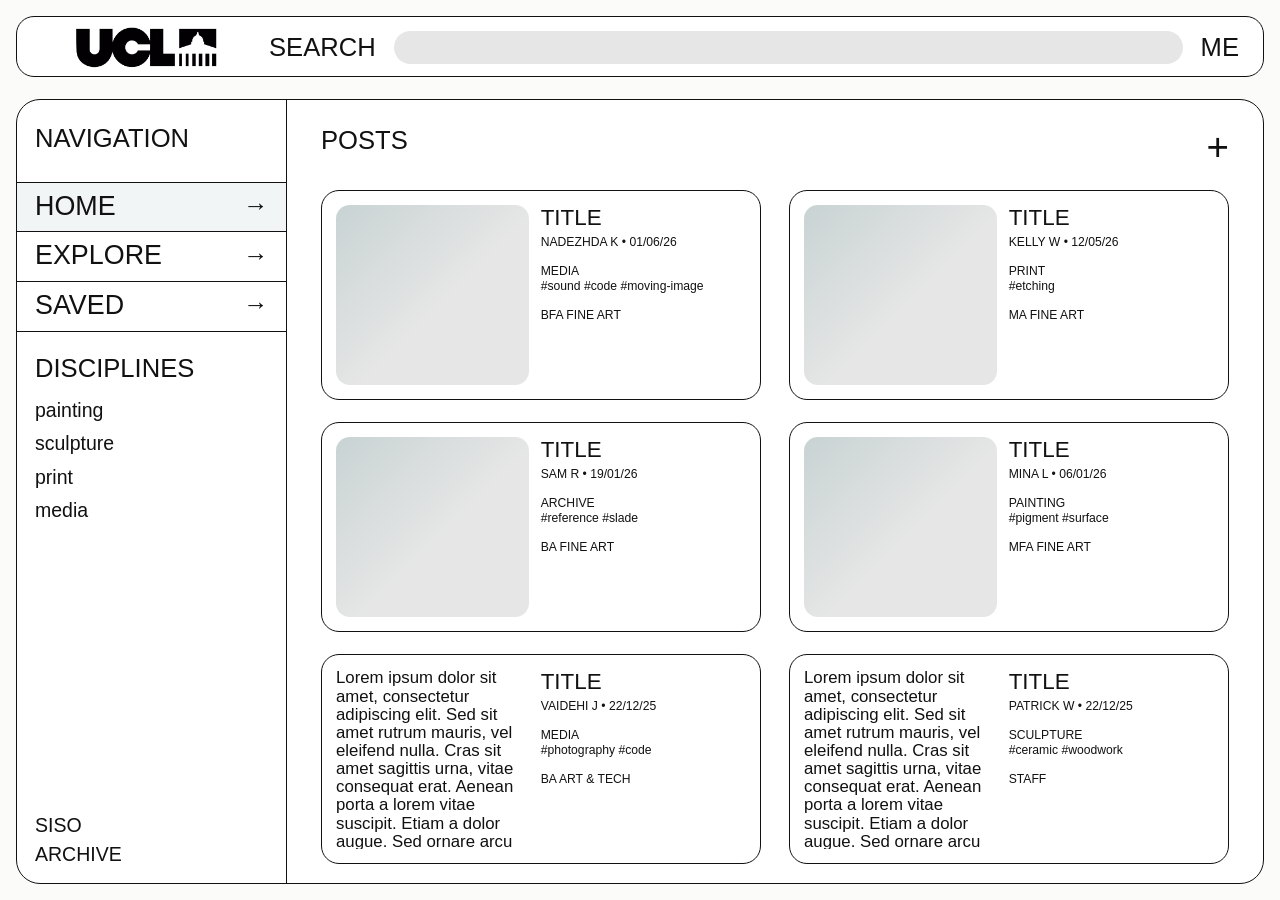
==== index.html @ beb3b742 "Add files via upload" ====
<!DOCTYPE html><!--YshVOoJDO_0QNP0c4cJqL--><html lang="en"><head><meta charSet="utf-8"/><meta name="viewport" content="width=device-width, initial-scale=1"/><link rel="preload" as="image" href="/assets/ucl-logo.png"/><link rel="stylesheet" href="/_next/static/css/f9ffa0e6f0984810.css" data-precedence="next"/><link rel="preload" as="script" fetchPriority="low" href="/_next/static/chunks/webpack-4a462cecab786e93.js"/><script src="/_next/static/chunks/4bd1b696-c023c6e3521b1417.js" async=""></script><script src="/_next/static/chunks/255-eb4aecc3ff015961.js" async=""></script><script src="/_next/static/chunks/main-app-4a5160eb8bad2b10.js" async=""></script><script src="/_next/static/chunks/app/page-d583b7335f75fd04.js" async=""></script><title>slade:know</title><meta name="description" content="Interactive knowledge base prototype for slade:know"/><script src="/_next/static/chunks/polyfills-42372ed130431b0a.js" noModule=""></script></head><body><div hidden=""><!--$--><!--/$--></div><main class="page" aria-label="slade:know prototype"><header class="topbar"><div class="brand"><img src="/assets/ucl-logo.png" alt="UCL"/></div><label class="search-wrap"><span class="search-label">Search</span><input class="search-input" type="search" aria-label="Search posts"/></label><button class="profile-link" type="button">Me</button></header><section class="shell"><aside class="sidebar" aria-label="Navigation"><h1 class="sidebar-title">Navigation</h1><nav><ul class="nav-list"><li><button class="nav-item" type="button" data-view="home" aria-current="page"><span>Home</span><span class="nav-arrow" aria-hidden="true">→</span></button></li><li><button class="nav-item" type="button" data-view="explore"><span>Explore</span><span class="nav-arrow" aria-hidden="true">→</span></button></li><li><button class="nav-item" type="button" data-view="saved"><span>Saved</span><span class="nav-arrow" aria-hidden="true">→</span></button></li></ul></nav><section class="disciplines" aria-label="Disciplines"><h2>Disciplines</h2><ul class="discipline-list"><li><button class="discipline-button" type="button">painting</button></li><li><button class="discipline-button" type="button">sculpture</button></li><li><button class="discipline-button" type="button">print</button></li><li><button class="discipline-button" type="button">media</button></li></ul></section><div class="sidebar-links"><a href="https://slademedia.siso.co/" target="_blank" rel="noopener noreferrer">SISO</a><button class="sidebar-link-button" type="button" data-view="archive">Archive</button></div></aside><div class="feed-host"><section class="feed" aria-label="Posts"><div class="feed-scroll"><div class="feed-title-row"><h2 class="feed-title">Posts</h2><button class="create-post-button" type="button" aria-label="Create new post">+</button></div><div class="post-grid "><button class="post-card " type="button"><span class="thumb" aria-hidden="true"></span><span class="card-meta"><span><span class="card-title">Title</span><span class="byline">Nadezhda K<!-- --> • <!-- -->01/06/26</span></span><span><span class="category">Media</span><span class="tags">#sound #code #moving-image</span></span><span class="location">BFA Fine Art</span></span></button><button class="post-card " type="button"><span class="thumb" aria-hidden="true"></span><span class="card-meta"><span><span class="card-title">Title</span><span class="byline">Kelly W<!-- --> • <!-- -->12/05/26</span></span><span><span class="category">Print</span><span class="tags">#etching</span></span><span class="location">MA Fine Art</span></span></button><button class="post-card " type="button"><span class="thumb" aria-hidden="true"></span><span class="card-meta"><span><span class="card-title">Title</span><span class="byline">Sam R<!-- --> • <!-- -->19/01/26</span></span><span><span class="category">Archive</span><span class="tags">#reference #slade</span></span><span class="location">BA Fine Art</span></span></button><button class="post-card " type="button"><span class="thumb" aria-hidden="true"></span><span class="card-meta"><span><span class="card-title">Title</span><span class="byline">Mina L<!-- --> • <!-- -->06/01/26</span></span><span><span class="category">Painting</span><span class="tags">#pigment #surface</span></span><span class="location">MFA Fine Art</span></span></button><button class="post-card text-first" type="button"><span class="excerpt">Lorem ipsum dolor sit amet, consectetur adipiscing elit. Sed sit amet rutrum mauris, vel eleifend nulla. Cras sit amet sagittis urna, vitae consequat erat. Aenean porta a lorem vitae suscipit. Etiam a dolor augue. Sed ornare arcu ut porta ultrices.<!-- --> <span class="read-more">... read more</span></span><span class="card-meta"><span><span class="card-title">Title</span><span class="byline">Vaidehi J<!-- --> • <!-- -->22/12/25</span></span><span><span class="category">Media</span><span class="tags">#photography #code</span></span><span class="location">BA Art &amp; Tech</span></span></button><button class="post-card text-first" type="button"><span class="excerpt">Lorem ipsum dolor sit amet, consectetur adipiscing elit. Sed sit amet rutrum mauris, vel eleifend nulla. Cras sit amet sagittis urna, vitae consequat erat. Aenean porta a lorem vitae suscipit. Etiam a dolor augue. Sed ornare arcu ut porta ultrices.<!-- --> <span class="read-more">... read more</span></span><span class="card-meta"><span><span class="card-title">Title</span><span class="byline">Patrick W<!-- --> • <!-- -->22/12/25</span></span><span><span class="category">Sculpture</span><span class="tags">#ceramic #woodwork</span></span><span class="location">Staff</span></span></button></div></div></section></div></section></main><!--$--><!--/$--><script src="/_next/static/chunks/webpack-4a462cecab786e93.js" id="_R_" async=""></script><script>(self.__next_f=self.__next_f||[]).push([0])</script><script>self.__next_f.push([1,"1:\"$Sreact.fragment\"\n2:I[9766,[],\"\"]\n3:I[8924,[],\"\"]\n4:I[1959,[],\"ClientPageRoot\"]\n5:I[240,[\"974\",\"static/chunks/app/page-d583b7335f75fd04.js\"],\"default\"]\n8:I[4431,[],\"OutletBoundary\"]\na:I[5278,[],\"AsyncMetadataOutlet\"]\nc:I[4431,[],\"ViewportBoundary\"]\ne:I[4431,[],\"MetadataBoundary\"]\nf:\"$Sreact.suspense\"\n11:I[7150,[],\"\"]\n:HL[\"/_next/static/css/f9ffa0e6f0984810.css\",\"style\"]\n"])</script><script>self.__next_f.push([1,"0:{\"P\":null,\"b\":\"YshVOoJDO_0QNP0c4cJqL\",\"p\":\"\",\"c\":[\"\",\"\"],\"i\":false,\"f\":[[[\"\",{\"children\":[\"__PAGE__\",{}]},\"$undefined\",\"$undefined\",true],[\"\",[\"$\",\"$1\",\"c\",{\"children\":[[[\"$\",\"link\",\"0\",{\"rel\":\"stylesheet\",\"href\":\"/_next/static/css/f9ffa0e6f0984810.css\",\"precedence\":\"next\",\"crossOrigin\":\"$undefined\",\"nonce\":\"$undefined\"}]],[\"$\",\"html\",null,{\"lang\":\"en\",\"children\":[\"$\",\"body\",null,{\"children\":[\"$\",\"$L2\",null,{\"parallelRouterKey\":\"children\",\"error\":\"$undefined\",\"errorStyles\":\"$undefined\",\"errorScripts\":\"$undefined\",\"template\":[\"$\",\"$L3\",null,{}],\"templateStyles\":\"$undefined\",\"templateScripts\":\"$undefined\",\"notFound\":[[[\"$\",\"title\",null,{\"children\":\"404: This page could not be found.\"}],[\"$\",\"div\",null,{\"style\":{\"fontFamily\":\"system-ui,\\\"Segoe UI\\\",Roboto,Helvetica,Arial,sans-serif,\\\"Apple Color Emoji\\\",\\\"Segoe UI Emoji\\\"\",\"height\":\"100vh\",\"textAlign\":\"center\",\"display\":\"flex\",\"flexDirection\":\"column\",\"alignItems\":\"center\",\"justifyContent\":\"center\"},\"children\":[\"$\",\"div\",null,{\"children\":[[\"$\",\"style\",null,{\"dangerouslySetInnerHTML\":{\"__html\":\"body{color:#000;background:#fff;margin:0}.next-error-h1{border-right:1px solid rgba(0,0,0,.3)}@media (prefers-color-scheme:dark){body{color:#fff;background:#000}.next-error-h1{border-right:1px solid rgba(255,255,255,.3)}}\"}}],[\"$\",\"h1\",null,{\"className\":\"next-error-h1\",\"style\":{\"display\":\"inline-block\",\"margin\":\"0 20px 0 0\",\"padding\":\"0 23px 0 0\",\"fontSize\":24,\"fontWeight\":500,\"verticalAlign\":\"top\",\"lineHeight\":\"49px\"},\"children\":404}],[\"$\",\"div\",null,{\"style\":{\"display\":\"inline-block\"},\"children\":[\"$\",\"h2\",null,{\"style\":{\"fontSize\":14,\"fontWeight\":400,\"lineHeight\":\"49px\",\"margin\":0},\"children\":\"This page could not be found.\"}]}]]}]}]],[]],\"forbidden\":\"$undefined\",\"unauthorized\":\"$undefined\"}]}]}]]}],{\"children\":[\"__PAGE__\",[\"$\",\"$1\",\"c\",{\"children\":[[\"$\",\"$L4\",null,{\"Component\":\"$5\",\"searchParams\":{},\"params\":{},\"promises\":[\"$@6\",\"$@7\"]}],null,[\"$\",\"$L8\",null,{\"children\":[\"$L9\",[\"$\",\"$La\",null,{\"promise\":\"$@b\"}]]}]]}],{},null,false]},null,false],[\"$\",\"$1\",\"h\",{\"children\":[null,[[\"$\",\"$Lc\",null,{\"children\":\"$Ld\"}],null],[\"$\",\"$Le\",null,{\"children\":[\"$\",\"div\",null,{\"hidden\":true,\"children\":[\"$\",\"$f\",null,{\"fallback\":null,\"children\":\"$L10\"}]}]}]]}],false]],\"m\":\"$undefined\",\"G\":[\"$11\",[]],\"s\":false,\"S\":true}\n"])</script><script>self.__next_f.push([1,"6:{}\n7:\"$0:f:0:1:2:children:1:props:children:0:props:params\"\n"])</script><script>self.__next_f.push([1,"d:[[\"$\",\"meta\",\"0\",{\"charSet\":\"utf-8\"}],[\"$\",\"meta\",\"1\",{\"name\":\"viewport\",\"content\":\"width=device-width, initial-scale=1\"}]]\n9:null\n"])</script><script>self.__next_f.push([1,"b:{\"metadata\":[[\"$\",\"title\",\"0\",{\"children\":\"slade:know\"}],[\"$\",\"meta\",\"1\",{\"name\":\"description\",\"content\":\"Interactive knowledge base prototype for slade:know\"}]],\"error\":null,\"digest\":\"$undefined\"}\n"])</script><script>self.__next_f.push([1,"10:\"$b:metadata\"\n"])</script></body></html>
---- _next/static/css/f9ffa0e6f0984810.css ----
:root{--ink:#111;--paper:#fbfbfa;--panel:#ffffff;--soft:#e6e6e6;--accent:#2f6f73;--line:1.5px solid var(--ink);--page-max:1320px}*{box-sizing:border-box}html{font-family:Arial,Helvetica Neue,Helvetica,sans-serif;color:var(--ink);background:var(--paper)}body,html{height:100%;overflow:hidden}body{margin:0;min-height:100vh}button,input{font:inherit}button{color:inherit}.page{display:flex;width:min(var(--page-max),calc(100vw - 32px));height:calc(100dvh - 32px);min-height:0;flex-direction:column;margin:16px auto}.topbar{display:grid;grid-template-columns:210px minmax(160px,1fr) auto;grid-gap:18px;gap:18px;border:var(--line);border-radius:18px;height:61px;padding:10px 24px;background:var(--panel)}.brand,.topbar{align-items:center}.brand{display:flex;justify-content:center;width:100%}.brand img{display:block;width:188px;max-width:100%;max-height:41px;height:auto;object-fit:contain;object-position:center}.search-wrap{display:grid;grid-template-columns:auto 1fr;align-items:center;grid-gap:18px;gap:18px}.profile-link,.search-label{font-size:clamp(1.25rem,2vw,1.72rem);line-height:1;text-transform:uppercase}.search-input{width:100%;min-width:0;border:0;border-radius:999px;background:var(--soft);padding:8px 18px;font-size:.95rem;outline:none}.search-input:focus{box-shadow:0 0 0 2px var(--accent)}.profile-link{border:0;background:transparent;cursor:pointer;padding:0}.shell{display:grid;grid-template-columns:270px minmax(0,1fr);min-height:0;flex:1 1;margin-top:22px;border:var(--line);border-radius:24px;overflow:hidden;background:var(--panel)}.sidebar{display:flex;flex-direction:column;border-right:var(--line)}.feed-title,.sidebar-title{margin:0;font-size:clamp(1.4rem,2vw,1.72rem);line-height:1;font-weight:400;text-transform:uppercase}.sidebar-title{padding:26px 18px 30px;border-bottom:var(--line)}.discipline-list,.nav-list{list-style:none;margin:0;padding:0}.nav-item{display:grid;grid-template-columns:1fr auto;align-items:center;width:100%;border:0;border-bottom:var(--line);background:transparent;padding:10px 18px 12px;font-size:clamp(1.32rem,2.1vw,1.78rem);line-height:1;text-align:left;text-transform:uppercase;cursor:pointer}.nav-item:hover,.nav-item[aria-current=page]{background:#f1f5f5}.nav-arrow{font-size:1.55rem;line-height:1}.disciplines{padding:24px 18px}.disciplines h2{margin:0 0 18px;font-size:clamp(1.4rem,2vw,1.72rem);line-height:1;font-weight:400;text-transform:uppercase}.discipline-list{display:grid;grid-gap:12px;gap:12px}.discipline-button{border:0;background:transparent;padding:0;font-size:clamp(1rem,1.55vw,1.22rem);line-height:1.1;text-align:left;cursor:pointer}.discipline-button:hover,.discipline-button[aria-current=page]{color:var(--accent)}.sidebar-links{display:grid;grid-gap:10px;gap:10px;margin-top:auto;padding:24px 18px 18px}.sidebar-link-button,.sidebar-links a{color:var(--ink);font-size:clamp(1rem,1.55vw,1.22rem);line-height:1;text-decoration:none;text-transform:uppercase}.sidebar-link-button{border:0;background:transparent;padding:0;text-align:left;cursor:pointer}.sidebar-link-button:hover,.sidebar-link-button[aria-current=page],.sidebar-links a:hover{color:var(--accent)}.feed,.feed-host{min-height:0;overflow:hidden}.feed{height:100%;padding:0}.feed-title-row{display:grid;grid-template-columns:minmax(0,1fr) auto;align-items:start;margin-bottom:24px}.create-post-button{border:0;background:transparent;cursor:pointer;padding:0;font-size:clamp(2.1rem,3vw,2.58rem);line-height:1}.create-post-button:focus-visible,.create-post-button:hover{color:var(--accent);outline:none}.feed-scroll{height:100%;overflow-y:auto;overscroll-behavior:contain;padding:28px 34px 34px;position:relative;scrollbar-width:none}.feed-scroll::-webkit-scrollbar{display:none}.post-grid{display:grid;grid-template-columns:repeat(2,minmax(260px,1fr));align-content:start;align-items:start;grid-gap:22px 28px;gap:22px 28px}.post-grid.is-cleared{display:none}.explore-list{display:none;grid-template-columns:repeat(4,minmax(120px,1fr));gap:18px}.explore-list.is-visible{display:grid}.explore-item{min-height:0;padding:0}.explore-discipline{margin:0;list-style:none;font-size:clamp(1.15rem,1.7vw,1.45rem);font-weight:400;line-height:1;cursor:pointer;text-align:left;text-transform:uppercase}.explore-discipline::-webkit-details-marker{display:none}.explore-discipline:after{content:"+";display:inline-block;margin-left:10px}.explore-item[open] .explore-discipline:after{content:"-"}.explore-discipline:focus-visible,.explore-discipline:hover{color:var(--accent);outline:none}.tag-list{display:grid;grid-gap:6px;gap:6px;list-style:none;margin:16px 0 0;padding:0}.tag-list li{font-size:1rem;line-height:1.1;text-transform:none}.tag-button{border:0;background:transparent;cursor:pointer;padding:0;font-size:inherit;line-height:inherit;text-align:left}.tag-button:focus-visible,.tag-button:hover{color:var(--accent);outline:none}.empty-state{display:grid;inset:0;margin:0;place-items:center;pointer-events:none;position:absolute;font-size:1.05rem;text-align:center;text-transform:uppercase}.post-card{display:grid;grid-template-columns:minmax(130px,47%) minmax(0,1fr);grid-gap:12px;gap:12px;height:210px;border:var(--line);border-radius:18px;background:var(--panel);padding:14px;text-align:left;cursor:pointer}.post-card:focus-visible,.post-card:hover{border-color:var(--accent);box-shadow:0 0 0 2px rgba(47,111,115,.18);outline:none}.post-card.text-first{grid-template-columns:minmax(130px,47%) minmax(0,1fr)}.thumb{min-height:0;height:100%;border-radius:14px;background:linear-gradient(135deg,rgba(47,111,115,.16),transparent 55%),var(--soft)}.thumb-media{display:block;width:100%;object-fit:cover}.excerpt{display:block;overflow:hidden;color:var(--ink);font-size:1.05rem;line-height:1.08;max-height:100%}.read-more{white-space:nowrap}.card-meta{display:flex;min-width:0;flex-direction:column;gap:14px;justify-content:space-between;padding:2px 0 4px}.card-title{display:block;margin:0 0 6px;font-size:clamp(1.28rem,1.75vw,1.56rem);line-height:.95;font-weight:400;text-transform:uppercase}.byline,.category,.location,.tags{display:block;margin:0;font-size:.76rem;line-height:1.25;text-transform:uppercase}.tags{text-transform:none}.overlay{position:fixed;inset:0;display:block;background:rgba(251,251,250,.3);animation:fadeOverlayIn .18s ease both}.post-panel{position:fixed;top:0;right:0;bottom:0;width:min(52vw,900px);min-width:620px;transform:translateX(105%);border-left:var(--line);background:var(--panel);transition:transform .18s ease;overflow:auto;z-index:10}.post-panel.is-open{animation:slidePostPanelIn .24s ease both;transform:translateX(0)}.new-post-panel{right:auto;left:0;transform:translateX(-105%);border-right:var(--line);border-left:0}.new-post-panel.is-open{animation:slideNewPostPanelIn .24s ease both;transform:translateX(0)}@keyframes slidePostPanelIn{0%{transform:translateX(105%)}to{transform:translateX(0)}}@keyframes slideNewPostPanelIn{0%{transform:translateX(-105%)}to{transform:translateX(0)}}@keyframes fadeOverlayIn{0%{opacity:0}to{opacity:1}}.panel-inner{padding:14px 68px 80px}.close-panel{border:0;background:transparent;padding:0;font-size:2rem;line-height:1;cursor:pointer}.panel-header{margin:18px 0 28px}.panel-title-row{display:grid;grid-template-columns:minmax(0,1fr) auto;align-items:start;grid-gap:18px;gap:18px;margin-bottom:8px}.panel-title{margin:0;font-size:clamp(2rem,3vw,2.45rem);line-height:1;font-weight:400;text-transform:uppercase}.save-post{display:grid;place-items:center;border:0;background:transparent;cursor:pointer;padding:2px;line-height:1}.save-post img{display:block;width:2rem;height:2rem;object-fit:contain}.publish-post{border:var(--line);border-radius:999px;background:transparent;cursor:pointer;padding:6px 18px;font-size:1.28rem;line-height:1;text-transform:uppercase}.publish-post:focus-visible,.publish-post:hover{border-color:var(--accent);color:var(--accent);outline:none}.new-post-form{display:grid;grid-gap:20px;gap:20px}.field,.media-toggle{display:grid;grid-gap:8px;gap:8px}.field span,.media-toggle span{font-size:1.05rem;line-height:1;text-transform:uppercase}.field input,.field select,.field textarea{width:100%;border:var(--line);border-radius:14px;background:transparent;color:var(--ink);padding:10px 12px;font-size:1.1rem;outline:none}.field input[type=file]{cursor:pointer}.media-upload strong{overflow:hidden;font-size:.92rem;font-weight:400;text-overflow:ellipsis;white-space:nowrap}.attached-media{display:grid;grid-template-columns:minmax(0,1fr) auto;align-items:center;grid-gap:12px;gap:12px}.remove-media{border:0;background:transparent;cursor:pointer;padding:0;font-size:.92rem;line-height:1;text-transform:uppercase}.remove-media:focus-visible,.remove-media:hover{color:var(--accent);outline:none}.field textarea{min-height:180px;resize:vertical}.field input:focus,.field select:focus,.field textarea:focus{border-color:var(--accent);box-shadow:0 0 0 2px rgba(47,111,115,.18)}.tag-suggestions{display:flex;flex-wrap:wrap;gap:8px 12px}.tag-suggestions button{border:0;background:transparent;cursor:pointer;padding:0;font-size:.92rem;line-height:1}.tag-suggestions button:focus-visible,.tag-suggestions button:hover{color:var(--accent);outline:none}.field-error{font-size:.92rem;font-weight:400;line-height:1;text-transform:uppercase}.field-grid{display:grid;grid-template-columns:repeat(2,minmax(0,1fr));grid-gap:16px;gap:16px}.media-toggle{grid-template-columns:auto 1fr;align-items:center;cursor:pointer}.media-toggle input{width:1.1rem;height:1.1rem;accent-color:var(--accent)}.panel-byline,.panel-category,.panel-tags{margin:0;font-size:1.28rem;line-height:1.25;text-transform:uppercase}.panel-tags{text-transform:none}.panel-copy{margin:26px 0;font-size:clamp(1.12rem,1.6vw,1.42rem);line-height:1.18}.hero-media,.media-tile{border-radius:18px;background:linear-gradient(135deg,rgba(47,111,115,.14),transparent 55%),var(--soft)}.hero-media{width:min(430px,100%);aspect-ratio:1.5;margin:24px 0}.uploaded-media{display:block;object-fit:cover}.uploaded-audio{display:block;width:min(430px,100%);margin:24px 0}.media-row{display:grid;grid-template-columns:repeat(2,minmax(180px,1fr));grid-gap:22px;gap:22px;margin-top:26px}.media-tile{aspect-ratio:1.45}@media (max-width:980px){.page{width:min(100vw - 24px,720px);margin-top:20px}.topbar{grid-template-columns:minmax(120px,1fr) auto;gap:14px;padding:5px 16px}.search-wrap{grid-column:1/-1;grid-row:2;gap:12px}.shell{grid-template-columns:1fr;margin-top:24px;border-radius:20px}.sidebar{border-right:0;border-bottom:var(--line)}.sidebar-title{padding:24px 18px}.nav-list{display:grid;grid-template-columns:repeat(3,1fr)}.nav-item{border-right:var(--line);padding:14px 12px;font-size:1.25rem}.nav-list li:last-child .nav-item{border-right:0}.disciplines{padding:20px 18px}.discipline-list{display:flex;flex-wrap:wrap;gap:12px 18px}.sidebar-links{display:none}.feed-scroll{padding:26px 18px 32px}.post-grid{gap:18px}.explore-list,.post-grid{grid-template-columns:1fr}.post-panel{width:100vw;min-width:0;border-left:0}.new-post-panel{border-right:0}.panel-inner{padding:14px 24px 60px}}@media (max-width:620px){.brand,.profile-link,.search-label{font-size:1.4rem}.brand img{width:188px;max-height:50px}.post-card,.post-card.text-first,.search-wrap{grid-template-columns:1fr}.thumb{height:120px}.field-grid,.media-row{grid-template-columns:1fr}}
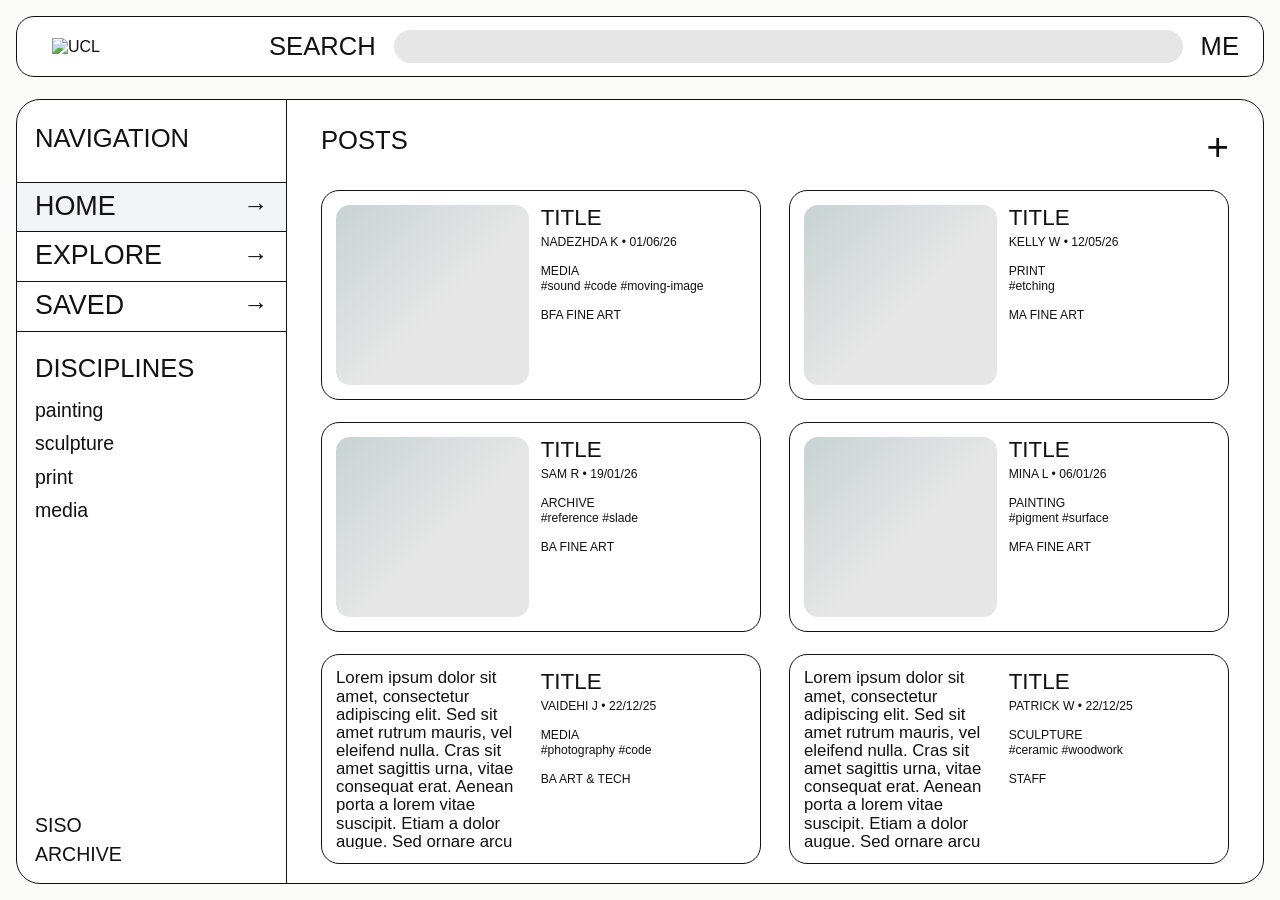
==== commit 5a7c6525: "Add files via upload" ====
--- a/index.html
+++ b/index.html
@@ -1 +1 @@
-<!DOCTYPE html><!--YshVOoJDO_0QNP0c4cJqL--><html lang="en"><head><meta charSet="utf-8"/><meta name="viewport" content="width=device-width, initial-scale=1"/><link rel="preload" as="image" href="/assets/ucl-logo.png"/><link rel="stylesheet" href="/_next/static/css/f9ffa0e6f0984810.css" data-precedence="next"/><link rel="preload" as="script" fetchPriority="low" href="/_next/static/chunks/webpack-4a462cecab786e93.js"/><script src="/_next/static/chunks/4bd1b696-c023c6e3521b1417.js" async=""></script><script src="/_next/static/chunks/255-eb4aecc3ff015961.js" async=""></script><script src="/_next/static/chunks/main-app-4a5160eb8bad2b10.js" async=""></script><script src="/_next/static/chunks/app/page-d583b7335f75fd04.js" async=""></script><title>slade:know</title><meta name="description" content="Interactive knowledge base prototype for slade:know"/><script src="/_next/static/chunks/polyfills-42372ed130431b0a.js" noModule=""></script></head><body><div hidden=""><!--$--><!--/$--></div><main class="page" aria-label="slade:know prototype"><header class="topbar"><div class="brand"><img src="/assets/ucl-logo.png" alt="UCL"/></div><label class="search-wrap"><span class="search-label">Search</span><input class="search-input" type="search" aria-label="Search posts"/></label><button class="profile-link" type="button">Me</button></header><section class="shell"><aside class="sidebar" aria-label="Navigation"><h1 class="sidebar-title">Navigation</h1><nav><ul class="nav-list"><li><button class="nav-item" type="button" data-view="home" aria-current="page"><span>Home</span><span class="nav-arrow" aria-hidden="true">→</span></button></li><li><button class="nav-item" type="button" data-view="explore"><span>Explore</span><span class="nav-arrow" aria-hidden="true">→</span></button></li><li><button class="nav-item" type="button" data-view="saved"><span>Saved</span><span class="nav-arrow" aria-hidden="true">→</span></button></li></ul></nav><section class="disciplines" aria-label="Disciplines"><h2>Disciplines</h2><ul class="discipline-list"><li><button class="discipline-button" type="button">painting</button></li><li><button class="discipline-button" type="button">sculpture</button></li><li><button class="discipline-button" type="button">print</button></li><li><button class="discipline-button" type="button">media</button></li></ul></section><div class="sidebar-links"><a href="https://slademedia.siso.co/" target="_blank" rel="noopener noreferrer">SISO</a><button class="sidebar-link-button" type="button" data-view="archive">Archive</button></div></aside><div class="feed-host"><section class="feed" aria-label="Posts"><div class="feed-scroll"><div class="feed-title-row"><h2 class="feed-title">Posts</h2><button class="create-post-button" type="button" aria-label="Create new post">+</button></div><div class="post-grid "><button class="post-card " type="button"><span class="thumb" aria-hidden="true"></span><span class="card-meta"><span><span class="card-title">Title</span><span class="byline">Nadezhda K<!-- --> • <!-- -->01/06/26</span></span><span><span class="category">Media</span><span class="tags">#sound #code #moving-image</span></span><span class="location">BFA Fine Art</span></span></button><button class="post-card " type="button"><span class="thumb" aria-hidden="true"></span><span class="card-meta"><span><span class="card-title">Title</span><span class="byline">Kelly W<!-- --> • <!-- -->12/05/26</span></span><span><span class="category">Print</span><span class="tags">#etching</span></span><span class="location">MA Fine Art</span></span></button><button class="post-card " type="button"><span class="thumb" aria-hidden="true"></span><span class="card-meta"><span><span class="card-title">Title</span><span class="byline">Sam R<!-- --> • <!-- -->19/01/26</span></span><span><span class="category">Archive</span><span class="tags">#reference #slade</span></span><span class="location">BA Fine Art</span></span></button><button class="post-card " type="button"><span class="thumb" aria-hidden="true"></span><span class="card-meta"><span><span class="card-title">Title</span><span class="byline">Mina L<!-- --> • <!-- -->06/01/26</span></span><span><span class="category">Painting</span><span class="tags">#pigment #surface</span></span><span class="location">MFA Fine Art</span></span></button><button class="post-card text-first" type="button"><span class="excerpt">Lorem ipsum dolor sit amet, consectetur adipiscing elit. Sed sit amet rutrum mauris, vel eleifend nulla. Cras sit amet sagittis urna, vitae consequat erat. Aenean porta a lorem vitae suscipit. Etiam a dolor augue. Sed ornare arcu ut porta ultrices.<!-- --> <span class="read-more">... read more</span></span><span class="card-meta"><span><span class="card-title">Title</span><span class="byline">Vaidehi J<!-- --> • <!-- -->22/12/25</span></span><span><span class="category">Media</span><span class="tags">#photography #code</span></span><span class="location">BA Art &amp; Tech</span></span></button><button class="post-card text-first" type="button"><span class="excerpt">Lorem ipsum dolor sit amet, consectetur adipiscing elit. Sed sit amet rutrum mauris, vel eleifend nulla. Cras sit amet sagittis urna, vitae consequat erat. Aenean porta a lorem vitae suscipit. Etiam a dolor augue. Sed ornare arcu ut porta ultrices.<!-- --> <span class="read-more">... read more</span></span><span class="card-meta"><span><span class="card-title">Title</span><span class="byline">Patrick W<!-- --> • <!-- -->22/12/25</span></span><span><span class="category">Sculpture</span><span class="tags">#ceramic #woodwork</span></span><span class="location">Staff</span></span></button></div></div></section></div></section></main><!--$--><!--/$--><script src="/_next/static/chunks/webpack-4a462cecab786e93.js" id="_R_" async=""></script><script>(self.__next_f=self.__next_f||[]).push([0])</script><script>self.__next_f.push([1,"1:\"$Sreact.fragment\"\n2:I[9766,[],\"\"]\n3:I[8924,[],\"\"]\n4:I[1959,[],\"ClientPageRoot\"]\n5:I[240,[\"974\",\"static/chunks/app/page-d583b7335f75fd04.js\"],\"default\"]\n8:I[4431,[],\"OutletBoundary\"]\na:I[5278,[],\"AsyncMetadataOutlet\"]\nc:I[4431,[],\"ViewportBoundary\"]\ne:I[4431,[],\"MetadataBoundary\"]\nf:\"$Sreact.suspense\"\n11:I[7150,[],\"\"]\n:HL[\"/_next/static/css/f9ffa0e6f0984810.css\",\"style\"]\n"])</script><script>self.__next_f.push([1,"0:{\"P\":null,\"b\":\"YshVOoJDO_0QNP0c4cJqL\",\"p\":\"\",\"c\":[\"\",\"\"],\"i\":false,\"f\":[[[\"\",{\"children\":[\"__PAGE__\",{}]},\"$undefined\",\"$undefined\",true],[\"\",[\"$\",\"$1\",\"c\",{\"children\":[[[\"$\",\"link\",\"0\",{\"rel\":\"stylesheet\",\"href\":\"/_next/static/css/f9ffa0e6f0984810.css\",\"precedence\":\"next\",\"crossOrigin\":\"$undefined\",\"nonce\":\"$undefined\"}]],[\"$\",\"html\",null,{\"lang\":\"en\",\"children\":[\"$\",\"body\",null,{\"children\":[\"$\",\"$L2\",null,{\"parallelRouterKey\":\"children\",\"error\":\"$undefined\",\"errorStyles\":\"$undefined\",\"errorScripts\":\"$undefined\",\"template\":[\"$\",\"$L3\",null,{}],\"templateStyles\":\"$undefined\",\"templateScripts\":\"$undefined\",\"notFound\":[[[\"$\",\"title\",null,{\"children\":\"404: This page could not be found.\"}],[\"$\",\"div\",null,{\"style\":{\"fontFamily\":\"system-ui,\\\"Segoe UI\\\",Roboto,Helvetica,Arial,sans-serif,\\\"Apple Color Emoji\\\",\\\"Segoe UI Emoji\\\"\",\"height\":\"100vh\",\"textAlign\":\"center\",\"display\":\"flex\",\"flexDirection\":\"column\",\"alignItems\":\"center\",\"justifyContent\":\"center\"},\"children\":[\"$\",\"div\",null,{\"children\":[[\"$\",\"style\",null,{\"dangerouslySetInnerHTML\":{\"__html\":\"body{color:#000;background:#fff;margin:0}.next-error-h1{border-right:1px solid rgba(0,0,0,.3)}@media (prefers-color-scheme:dark){body{color:#fff;background:#000}.next-error-h1{border-right:1px solid rgba(255,255,255,.3)}}\"}}],[\"$\",\"h1\",null,{\"className\":\"next-error-h1\",\"style\":{\"display\":\"inline-block\",\"margin\":\"0 20px 0 0\",\"padding\":\"0 23px 0 0\",\"fontSize\":24,\"fontWeight\":500,\"verticalAlign\":\"top\",\"lineHeight\":\"49px\"},\"children\":404}],[\"$\",\"div\",null,{\"style\":{\"display\":\"inline-block\"},\"children\":[\"$\",\"h2\",null,{\"style\":{\"fontSize\":14,\"fontWeight\":400,\"lineHeight\":\"49px\",\"margin\":0},\"children\":\"This page could not be found.\"}]}]]}]}]],[]],\"forbidden\":\"$undefined\",\"unauthorized\":\"$undefined\"}]}]}]]}],{\"children\":[\"__PAGE__\",[\"$\",\"$1\",\"c\",{\"children\":[[\"$\",\"$L4\",null,{\"Component\":\"$5\",\"searchParams\":{},\"params\":{},\"promises\":[\"$@6\",\"$@7\"]}],null,[\"$\",\"$L8\",null,{\"children\":[\"$L9\",[\"$\",\"$La\",null,{\"promise\":\"$@b\"}]]}]]}],{},null,false]},null,false],[\"$\",\"$1\",\"h\",{\"children\":[null,[[\"$\",\"$Lc\",null,{\"children\":\"$Ld\"}],null],[\"$\",\"$Le\",null,{\"children\":[\"$\",\"div\",null,{\"hidden\":true,\"children\":[\"$\",\"$f\",null,{\"fallback\":null,\"children\":\"$L10\"}]}]}]]}],false]],\"m\":\"$undefined\",\"G\":[\"$11\",[]],\"s\":false,\"S\":true}\n"])</script><script>self.__next_f.push([1,"6:{}\n7:\"$0:f:0:1:2:children:1:props:children:0:props:params\"\n"])</script><script>self.__next_f.push([1,"d:[[\"$\",\"meta\",\"0\",{\"charSet\":\"utf-8\"}],[\"$\",\"meta\",\"1\",{\"name\":\"viewport\",\"content\":\"width=device-width, initial-scale=1\"}]]\n9:null\n"])</script><script>self.__next_f.push([1,"b:{\"metadata\":[[\"$\",\"title\",\"0\",{\"children\":\"slade:know\"}],[\"$\",\"meta\",\"1\",{\"name\":\"description\",\"content\":\"Interactive knowledge base prototype for slade:know\"}]],\"error\":null,\"digest\":\"$undefined\"}\n"])</script><script>self.__next_f.push([1,"10:\"$b:metadata\"\n"])</script></body></html>+<!DOCTYPE html><!--Ay6vIkg1w49GjtXK9q7X8--><html lang="en"><head><meta charSet="utf-8"/><meta name="viewport" content="width=device-width, initial-scale=1"/><link rel="preload" as="image" href="/slade-know/assets/ucl-logo.png"/><link rel="stylesheet" href="https://nadyaviaproxy.github.io/slade-know/_next/static/css/f9ffa0e6f0984810.css" data-precedence="next"/><link rel="preload" as="script" fetchPriority="low" href="https://nadyaviaproxy.github.io/slade-know/_next/static/chunks/webpack-01388b51a3a5f890.js"/><script src="https://nadyaviaproxy.github.io/slade-know/_next/static/chunks/4bd1b696-c023c6e3521b1417.js" async=""></script><script src="https://nadyaviaproxy.github.io/slade-know/_next/static/chunks/255-2ed3d9f027150712.js" async=""></script><script src="https://nadyaviaproxy.github.io/slade-know/_next/static/chunks/main-app-4a5160eb8bad2b10.js" async=""></script><script src="https://nadyaviaproxy.github.io/slade-know/_next/static/chunks/app/page-d17823217e406235.js" async=""></script><title>slade:know</title><meta name="description" content="Interactive knowledge base prototype for slade:know"/><script src="https://nadyaviaproxy.github.io/slade-know/_next/static/chunks/polyfills-42372ed130431b0a.js" noModule=""></script></head><body><div hidden=""><!--$--><!--/$--></div><main class="page" aria-label="slade:know prototype"><header class="topbar"><div class="brand"><img src="/slade-know/assets/ucl-logo.png" alt="UCL"/></div><label class="search-wrap"><span class="search-label">Search</span><input class="search-input" type="search" aria-label="Search posts"/></label><button class="profile-link" type="button">Me</button></header><section class="shell"><aside class="sidebar" aria-label="Navigation"><h1 class="sidebar-title">Navigation</h1><nav><ul class="nav-list"><li><button class="nav-item" type="button" data-view="home" aria-current="page"><span>Home</span><span class="nav-arrow" aria-hidden="true">→</span></button></li><li><button class="nav-item" type="button" data-view="explore"><span>Explore</span><span class="nav-arrow" aria-hidden="true">→</span></button></li><li><button class="nav-item" type="button" data-view="saved"><span>Saved</span><span class="nav-arrow" aria-hidden="true">→</span></button></li></ul></nav><section class="disciplines" aria-label="Disciplines"><h2>Disciplines</h2><ul class="discipline-list"><li><button class="discipline-button" type="button">painting</button></li><li><button class="discipline-button" type="button">sculpture</button></li><li><button class="discipline-button" type="button">print</button></li><li><button class="discipline-button" type="button">media</button></li></ul></section><div class="sidebar-links"><a href="https://slademedia.siso.co/" target="_blank" rel="noopener noreferrer">SISO</a><button class="sidebar-link-button" type="button" data-view="archive">Archive</button></div></aside><div class="feed-host"><section class="feed" aria-label="Posts"><div class="feed-scroll"><div class="feed-title-row"><h2 class="feed-title">Posts</h2><button class="create-post-button" type="button" aria-label="Create new post">+</button></div><div class="post-grid "><button class="post-card " type="button"><span class="thumb" aria-hidden="true"></span><span class="card-meta"><span><span class="card-title">Title</span><span class="byline">Nadezhda K<!-- --> • <!-- -->01/06/26</span></span><span><span class="category">Media</span><span class="tags">#sound #code #moving-image</span></span><span class="location">BFA Fine Art</span></span></button><button class="post-card " type="button"><span class="thumb" aria-hidden="true"></span><span class="card-meta"><span><span class="card-title">Title</span><span class="byline">Kelly W<!-- --> • <!-- -->12/05/26</span></span><span><span class="category">Print</span><span class="tags">#etching</span></span><span class="location">MA Fine Art</span></span></button><button class="post-card " type="button"><span class="thumb" aria-hidden="true"></span><span class="card-meta"><span><span class="card-title">Title</span><span class="byline">Sam R<!-- --> • <!-- -->19/01/26</span></span><span><span class="category">Archive</span><span class="tags">#reference #slade</span></span><span class="location">BA Fine Art</span></span></button><button class="post-card " type="button"><span class="thumb" aria-hidden="true"></span><span class="card-meta"><span><span class="card-title">Title</span><span class="byline">Mina L<!-- --> • <!-- -->06/01/26</span></span><span><span class="category">Painting</span><span class="tags">#pigment #surface</span></span><span class="location">MFA Fine Art</span></span></button><button class="post-card text-first" type="button"><span class="excerpt">Lorem ipsum dolor sit amet, consectetur adipiscing elit. Sed sit amet rutrum mauris, vel eleifend nulla. Cras sit amet sagittis urna, vitae consequat erat. Aenean porta a lorem vitae suscipit. Etiam a dolor augue. Sed ornare arcu ut porta ultrices.<!-- --> <span class="read-more">... read more</span></span><span class="card-meta"><span><span class="card-title">Title</span><span class="byline">Vaidehi J<!-- --> • <!-- -->22/12/25</span></span><span><span class="category">Media</span><span class="tags">#photography #code</span></span><span class="location">BA Art &amp; Tech</span></span></button><button class="post-card text-first" type="button"><span class="excerpt">Lorem ipsum dolor sit amet, consectetur adipiscing elit. Sed sit amet rutrum mauris, vel eleifend nulla. Cras sit amet sagittis urna, vitae consequat erat. Aenean porta a lorem vitae suscipit. Etiam a dolor augue. Sed ornare arcu ut porta ultrices.<!-- --> <span class="read-more">... read more</span></span><span class="card-meta"><span><span class="card-title">Title</span><span class="byline">Patrick W<!-- --> • <!-- -->22/12/25</span></span><span><span class="category">Sculpture</span><span class="tags">#ceramic #woodwork</span></span><span class="location">Staff</span></span></button></div></div></section></div></section></main><!--$--><!--/$--><script src="https://nadyaviaproxy.github.io/slade-know/_next/static/chunks/webpack-01388b51a3a5f890.js" id="_R_" async=""></script><script>(self.__next_f=self.__next_f||[]).push([0])</script><script>self.__next_f.push([1,"1:\"$Sreact.fragment\"\n2:I[9766,[],\"\"]\n3:I[8924,[],\"\"]\n4:I[1959,[],\"ClientPageRoot\"]\n5:I[8957,[\"974\",\"static/chunks/app/page-d17823217e406235.js\"],\"default\"]\n8:I[4431,[],\"OutletBoundary\"]\na:I[5278,[],\"AsyncMetadataOutlet\"]\nc:I[4431,[],\"ViewportBoundary\"]\ne:I[4431,[],\"MetadataBoundary\"]\nf:\"$Sreact.suspense\"\n11:I[7150,[],\"\"]\n:HL[\"https://nadyaviaproxy.github.io/slade-know/_next/static/css/f9ffa0e6f0984810.css\",\"style\"]\n"])</script><script>self.__next_f.push([1,"0:{\"P\":null,\"b\":\"Ay6vIkg1w49GjtXK9q7X8\",\"p\":\"https://nadyaviaproxy.github.io/slade-know\",\"c\":[\"\",\"\"],\"i\":false,\"f\":[[[\"\",{\"children\":[\"__PAGE__\",{}]},\"$undefined\",\"$undefined\",true],[\"\",[\"$\",\"$1\",\"c\",{\"children\":[[[\"$\",\"link\",\"0\",{\"rel\":\"stylesheet\",\"href\":\"https://nadyaviaproxy.github.io/slade-know/_next/static/css/f9ffa0e6f0984810.css\",\"precedence\":\"next\",\"crossOrigin\":\"$undefined\",\"nonce\":\"$undefined\"}]],[\"$\",\"html\",null,{\"lang\":\"en\",\"children\":[\"$\",\"body\",null,{\"children\":[\"$\",\"$L2\",null,{\"parallelRouterKey\":\"children\",\"error\":\"$undefined\",\"errorStyles\":\"$undefined\",\"errorScripts\":\"$undefined\",\"template\":[\"$\",\"$L3\",null,{}],\"templateStyles\":\"$undefined\",\"templateScripts\":\"$undefined\",\"notFound\":[[[\"$\",\"title\",null,{\"children\":\"404: This page could not be found.\"}],[\"$\",\"div\",null,{\"style\":{\"fontFamily\":\"system-ui,\\\"Segoe UI\\\",Roboto,Helvetica,Arial,sans-serif,\\\"Apple Color Emoji\\\",\\\"Segoe UI Emoji\\\"\",\"height\":\"100vh\",\"textAlign\":\"center\",\"display\":\"flex\",\"flexDirection\":\"column\",\"alignItems\":\"center\",\"justifyContent\":\"center\"},\"children\":[\"$\",\"div\",null,{\"children\":[[\"$\",\"style\",null,{\"dangerouslySetInnerHTML\":{\"__html\":\"body{color:#000;background:#fff;margin:0}.next-error-h1{border-right:1px solid rgba(0,0,0,.3)}@media (prefers-color-scheme:dark){body{color:#fff;background:#000}.next-error-h1{border-right:1px solid rgba(255,255,255,.3)}}\"}}],[\"$\",\"h1\",null,{\"className\":\"next-error-h1\",\"style\":{\"display\":\"inline-block\",\"margin\":\"0 20px 0 0\",\"padding\":\"0 23px 0 0\",\"fontSize\":24,\"fontWeight\":500,\"verticalAlign\":\"top\",\"lineHeight\":\"49px\"},\"children\":404}],[\"$\",\"div\",null,{\"style\":{\"display\":\"inline-block\"},\"children\":[\"$\",\"h2\",null,{\"style\":{\"fontSize\":14,\"fontWeight\":400,\"lineHeight\":\"49px\",\"margin\":0},\"children\":\"This page could not be found.\"}]}]]}]}]],[]],\"forbidden\":\"$undefined\",\"unauthorized\":\"$undefined\"}]}]}]]}],{\"children\":[\"__PAGE__\",[\"$\",\"$1\",\"c\",{\"children\":[[\"$\",\"$L4\",null,{\"Component\":\"$5\",\"searchParams\":{},\"params\":{},\"promises\":[\"$@6\",\"$@7\"]}],null,[\"$\",\"$L8\",null,{\"children\":[\"$L9\",[\"$\",\"$La\",null,{\"promise\":\"$@b\"}]]}]]}],{},null,false]},null,false],[\"$\",\"$1\",\"h\",{\"children\":[null,[[\"$\",\"$Lc\",null,{\"children\":\"$Ld\"}],null],[\"$\",\"$Le\",null,{\"children\":[\"$\",\"div\",null,{\"hidden\":true,\"children\":[\"$\",\"$f\",null,{\"fallback\":null,\"children\":\"$L10\"}]}]}]]}],false]],\"m\":\"$undefined\",\"G\":[\"$11\",[]],\"s\":false,\"S\":true}\n"])</script><script>self.__next_f.push([1,"6:{}\n7:\"$0:f:0:1:2:children:1:props:children:0:props:params\"\n"])</script><script>self.__next_f.push([1,"d:[[\"$\",\"meta\",\"0\",{\"charSet\":\"utf-8\"}],[\"$\",\"meta\",\"1\",{\"name\":\"viewport\",\"content\":\"width=device-width, initial-scale=1\"}]]\n9:null\n"])</script><script>self.__next_f.push([1,"b:{\"metadata\":[[\"$\",\"title\",\"0\",{\"children\":\"slade:know\"}],[\"$\",\"meta\",\"1\",{\"name\":\"description\",\"content\":\"Interactive knowledge base prototype for slade:know\"}]],\"error\":null,\"digest\":\"$undefined\"}\n"])</script><script>self.__next_f.push([1,"10:\"$b:metadata\"\n"])</script></body></html>
